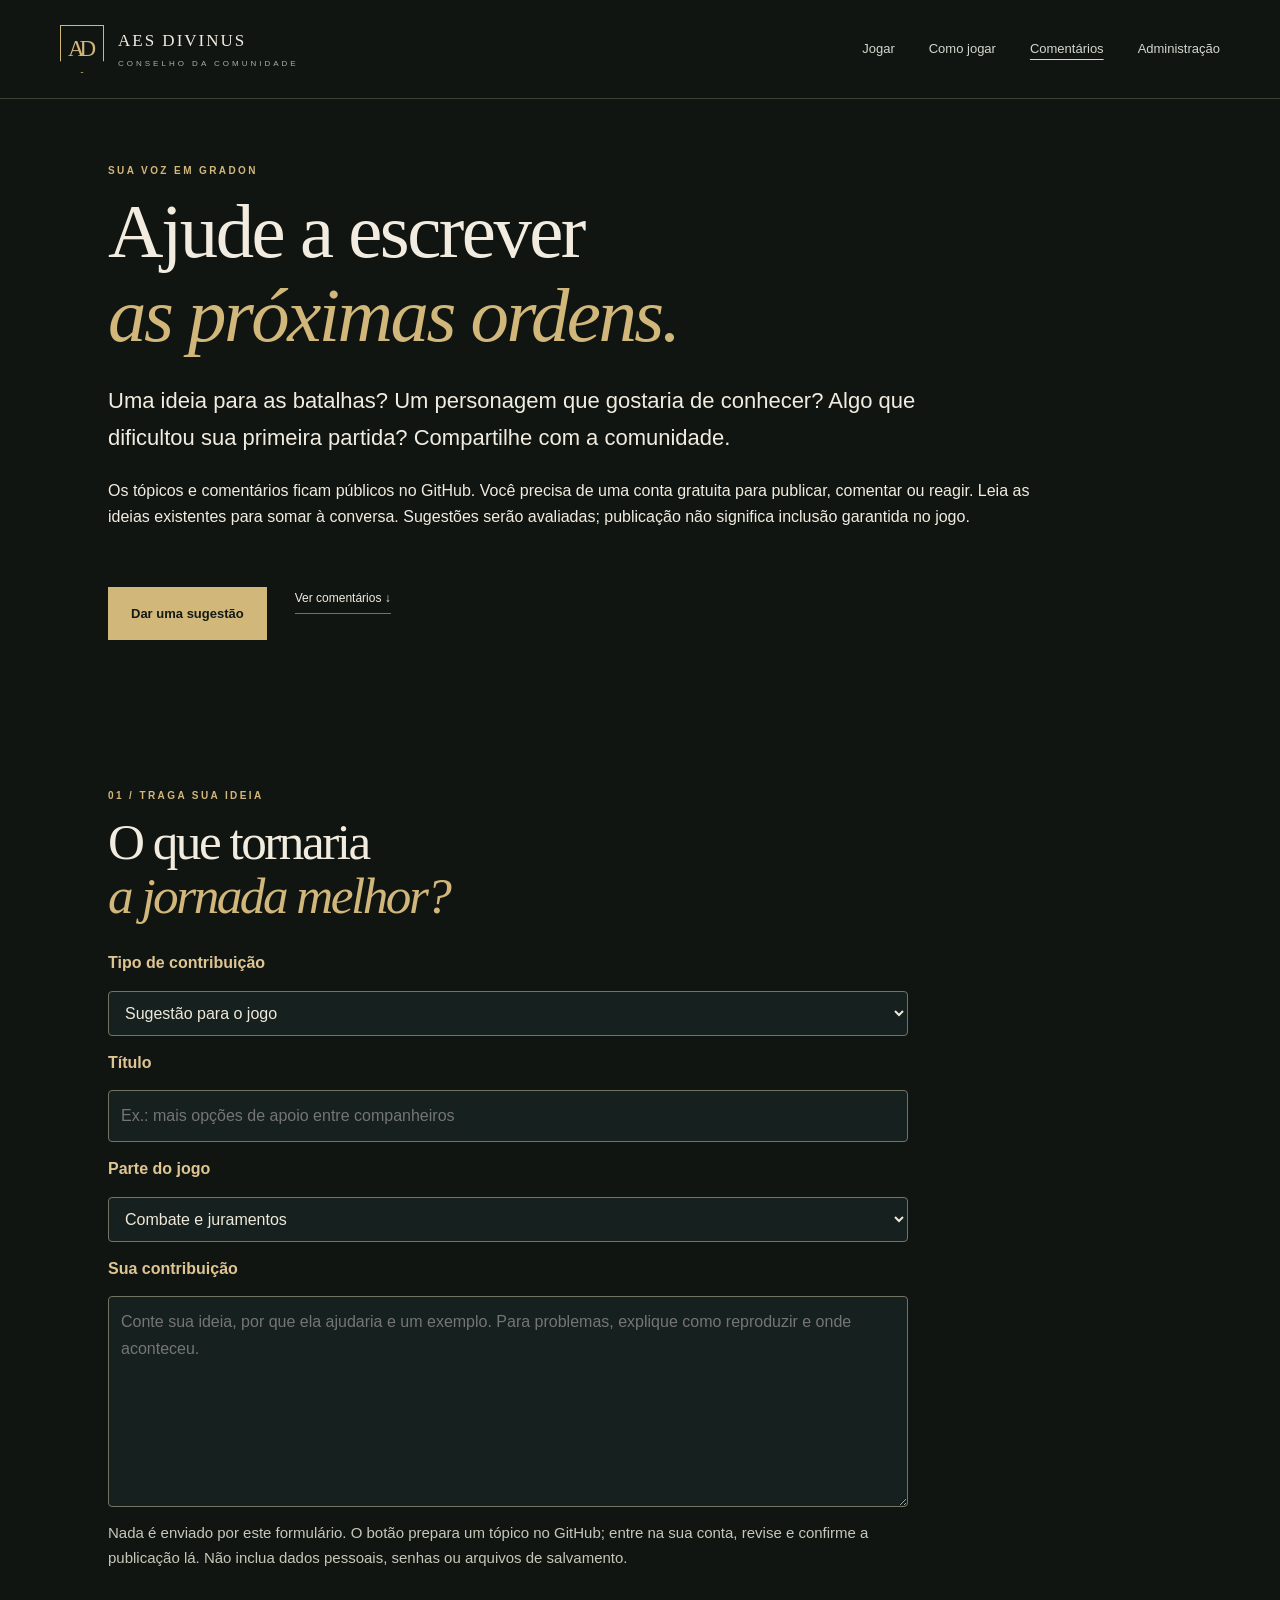
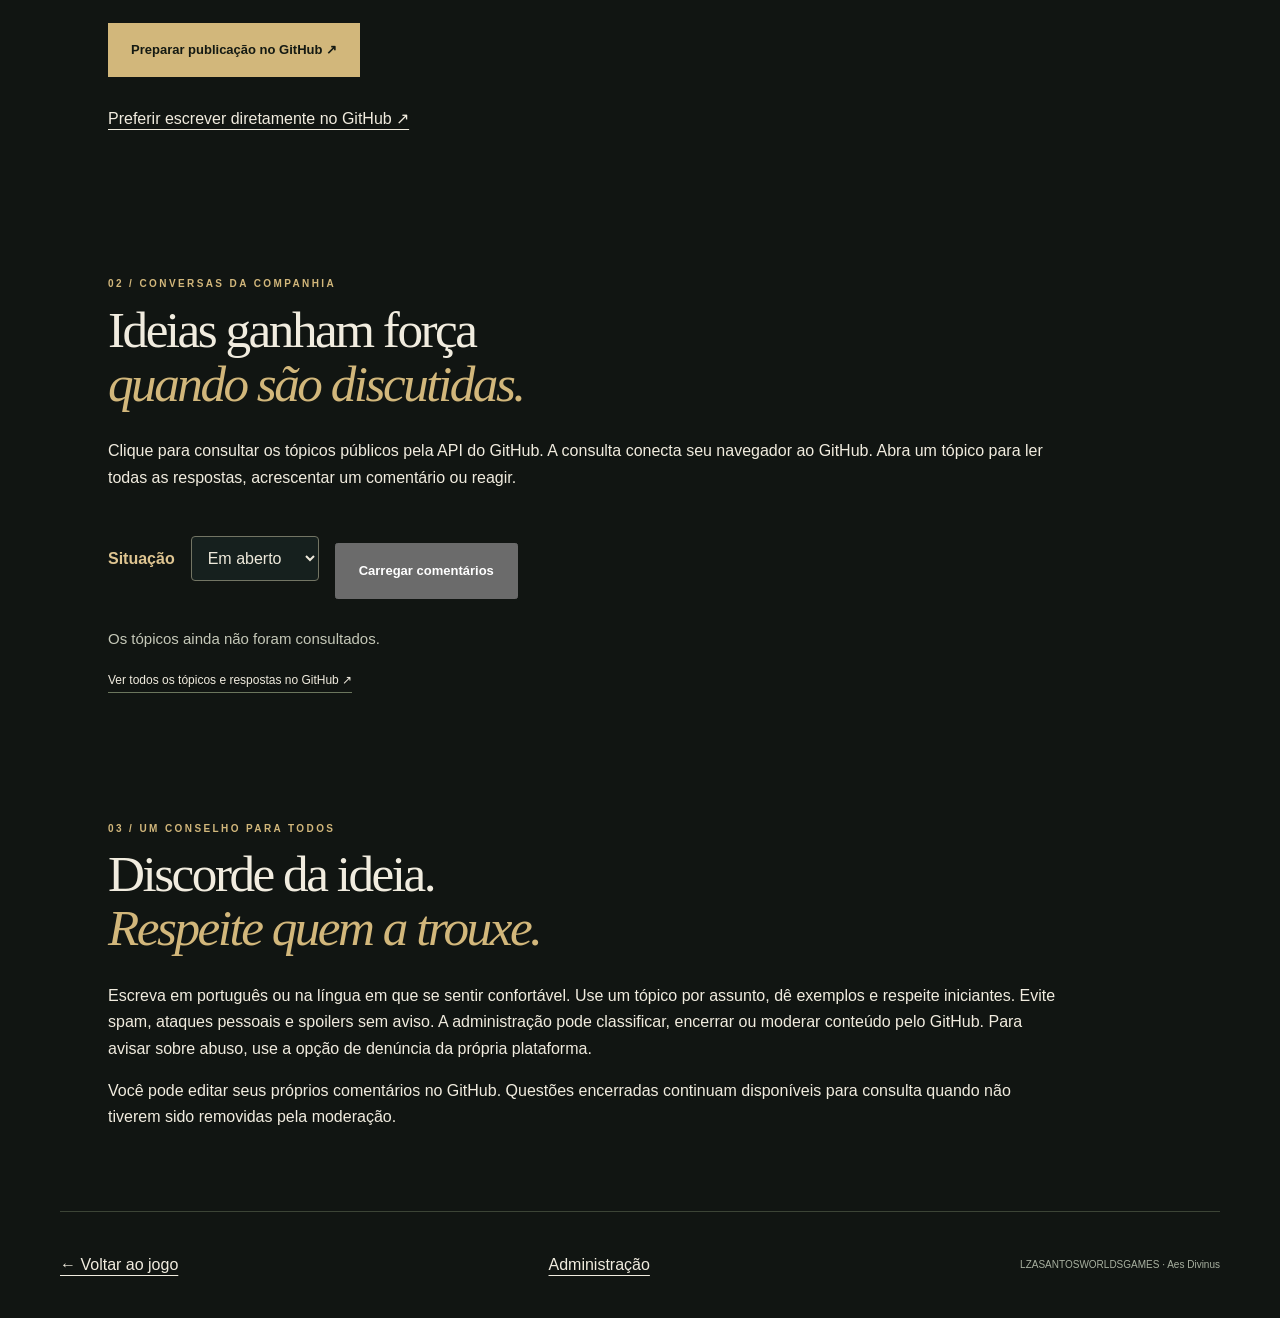
==== public/community.html @ 1a806eba "Publish community suggestions and protected moderation access" ====
<!doctype html>
<html lang="pt-BR"><head><meta charset="utf-8"><meta name="viewport" content="width=device-width, initial-scale=1"><meta name="description" content="Sugestões e comentários da comunidade de Aes Divinus."><meta http-equiv="Content-Security-Policy" content="default-src 'self'; script-src 'self'; style-src 'self'; connect-src 'self' https://api.github.com; object-src 'none'; base-uri 'self'; form-action 'none'"><title>Comunidade — Aes Divinus</title><link rel="icon" href="assets/icon.svg"><link rel="stylesheet" href="style.css"><script src="community.js" defer></script></head>
<body><a class="skip" href="#community">Pular para o conteúdo</a><header class="header"><a class="brand" href="index.html"><span class="sigil" aria-hidden="true">AD</span><span>AES DIVINUS<small>CONSELHO DA COMUNIDADE</small></span></a><nav aria-label="Navegação principal"><a href="index.html#jogar">Jogar</a><a href="guide.html">Como jogar</a><a href="community.html" aria-current="page">Comentários</a><a href="admin.html">Administração</a></nav></header>
<main class="manual" id="community"><section class="section"><p class="eyebrow">SUA VOZ EM GRADON</p><h1>Ajude a escrever<br><em>as próximas ordens.</em></h1><p class="lead">Uma ideia para as batalhas? Um personagem que gostaria de conhecer? Algo que dificultou sua primeira partida? Compartilhe com a comunidade.</p><p>Os tópicos e comentários ficam públicos no GitHub. Você precisa de uma conta gratuita para publicar, comentar ou reagir. Leia as ideias existentes para somar à conversa. Sugestões serão avaliadas; publicação não significa inclusão garantida no jogo.</p><div class="hero-actions"><a class="button gold" href="#nova-ideia">Dar uma sugestão</a><a class="text-link" href="#conversas">Ver comentários ↓</a></div></section>
<section class="section" id="nova-ideia"><p class="eyebrow">01 / TRAGA SUA IDEIA</p><h2>O que tornaria<br><em>a jornada melhor?</em></h2><form id="feedback-form"><label for="feedback-kind">Tipo de contribuição</label><select id="feedback-kind" name="kind"><option value="enhancement">Sugestão para o jogo</option><option value="question">Comentário ou dúvida</option><option value="bug">Problema encontrado</option><option value="accessibility">Acessibilidade</option></select><label for="feedback-title">Título</label><input id="feedback-title" name="title" type="text" required minlength="5" maxlength="100" placeholder="Ex.: mais opções de apoio entre companheiros"><label for="feedback-area">Parte do jogo</label><select id="feedback-area" name="area"><option>Combate e juramentos</option><option>História e personagens</option><option>Exploração e cenários</option><option>Reconstrução de Gradon</option><option>Interface e acessibilidade</option><option>Site ou demonstração</option><option>Outro assunto</option></select><label for="feedback-body">Sua contribuição</label><textarea id="feedback-body" name="body" required minlength="20" maxlength="3000" rows="7" placeholder="Conte sua ideia, por que ela ajudaria e um exemplo. Para problemas, explique como reproduzir e onde aconteceu."></textarea><p id="feedback-note">Nada é enviado por este formulário. O botão prepara um tópico no GitHub; entre na sua conta, revise e confirme a publicação lá. Não inclua dados pessoais, senhas ou arquivos de salvamento.</p><button type="submit" class="button gold">Preparar publicação no GitHub ↗</button><p id="feedback-status" role="status" aria-live="polite"></p></form><p><a href="https://github.com/lzvsrx/aes-divinus-site/issues/new/choose">Preferir escrever diretamente no GitHub &#8599;</a></p><noscript><p>Para participar sem JavaScript, <a href="https://github.com/lzvsrx/aes-divinus-site/issues/new/choose">abra um tópico diretamente no GitHub</a>.</p></noscript></section>
<section class="section" id="conversas"><p class="eyebrow">02 / CONVERSAS DA COMPANHIA</p><h2>Ideias ganham força<br><em>quando são discutidas.</em></h2><p>Clique para consultar os tópicos públicos pela API do GitHub. A consulta conecta seu navegador ao GitHub. Abra um tópico para ler todas as respostas, acrescentar um comentário ou reagir.</p><div class="feedback-toolbar"><label for="topic-state">Situação</label><select id="topic-state"><option value="open">Em aberto</option><option value="closed">Encerrados</option><option value="all">Todos</option></select><button class="button" id="load-topics" type="button">Carregar comentários</button></div><p id="topics-status" role="status" aria-live="polite">Os tópicos ainda não foram consultados.</p><div id="topics-list" aria-label="Tópicos da comunidade"></div><a id="more-topics" class="text-link" href="https://github.com/lzvsrx/aes-divinus-site/issues">Ver todos os tópicos e respostas no GitHub ↗</a></section>
<section class="section"><p class="eyebrow">03 / UM CONSELHO PARA TODOS</p><h2>Discorde da ideia.<br><em>Respeite quem a trouxe.</em></h2><p>Escreva em português ou na língua em que se sentir confortável. Use um tópico por assunto, dê exemplos e respeite iniciantes. Evite spam, ataques pessoais e spoilers sem aviso. A administração pode classificar, encerrar ou moderar conteúdo pelo GitHub. Para avisar sobre abuso, use a opção de denúncia da própria plataforma.</p><p>Você pode editar seus próprios comentários no GitHub. Questões encerradas continuam disponíveis para consulta quando não tiverem sido removidas pela moderação.</p></section></main><footer><a href="index.html">← Voltar ao jogo</a><a href="admin.html">Administração</a><p>LZASANTOSWORLDSGAMES · Aes Divinus</p></footer></body></html>
---- public/style.css ----
:root{color-scheme:dark;--bg:#111512;--panel:#1a211b;--line:#3c4436;--gold:#d2b77b;--text:#f1ecdf;--muted:#a8b0a0;--max:1320px}*{box-sizing:border-box}html{scroll-behavior:smooth;scroll-padding-top:100px}body{margin:0;background:var(--bg);color:var(--text);font-family:Arial,Helvetica,sans-serif;line-height:1.65}a{color:inherit;text-underline-offset:5px}button,a{-webkit-tap-highlight-color:transparent}button{font:inherit}button:focus-visible,a:focus-visible,summary:focus-visible,[tabindex]:focus-visible{outline:3px solid var(--gold);outline-offset:5px}.skip{position:absolute;left:20px;top:-100px;background:var(--gold);color:#111;padding:12px;z-index:100}.skip:focus{top:12px}.header{max-width:calc(var(--max) + 120px);margin:auto;padding:25px 60px;display:flex;align-items:center;justify-content:space-between;gap:25px;border-bottom:1px solid var(--line)}.brand{display:flex;align-items:center;gap:14px;text-decoration:none;font-family:Georgia,'Times New Roman',serif;font-size:17px;letter-spacing:2px;white-space:nowrap}.brand small{display:block;font-family:Arial,Helvetica,sans-serif;font-size:8px;letter-spacing:3px;color:var(--muted);margin-top:2px}.sigil{font-family:Georgia,serif;display:grid;place-items:center;width:44px;height:48px;border:1px solid var(--gold);color:var(--gold);font-size:23px;letter-spacing:-5px;padding-right:5px;clip-path:polygon(0 0,100% 0,100% 75%,50% 100%,0 75%)}nav{display:flex;align-items:center;gap:34px}nav a{font-size:13px;text-decoration:none;color:#d3d7cd}nav a:hover{color:var(--gold)}.nav-download{border-bottom:1px solid var(--gold);padding:7px 0;color:var(--gold)}.hero{max-width:calc(var(--max) + 120px);margin:auto;display:grid;grid-template-columns:1.02fr 1fr;min-height:720px;align-items:center;padding:55px 60px 65px;gap:30px;overflow:hidden}.eyebrow{font-size:10px;letter-spacing:2.4px;font-weight:700;color:var(--gold);text-transform:uppercase}.hero-kicker{font-size:10px;letter-spacing:2px;margin:40px 0 14px;color:var(--muted)}h1,h2,h3,p{margin-top:0}h1,h2{font-family:Georgia,'Times New Roman',serif;font-weight:400;line-height:1.06;letter-spacing:-2.5px}h1{font-size:clamp(55px,5.6vw,85px);margin-bottom:25px}em{font-weight:400;color:var(--gold)}.hero-description{max-width:415px;font-size:15px;color:#c3cabd;line-height:1.9}.hero-actions{display:flex;gap:28px;align-items:center;margin:32px 0 20px}.button{display:inline-flex;gap:35px;align-items:center;justify-content:space-between;text-decoration:none;padding:15px 22px;font-size:13px;font-weight:700;min-height:53px}.gold{background:var(--gold);color:#151a13;border:1px solid var(--gold)}.gold:hover{background:#e4ce9c}.text-link{font-size:12px;color:var(--text);text-decoration:none;border-bottom:1px solid #6b765d;padding-bottom:5px}.small{font-size:12px}.release-note{font-size:11px;color:var(--muted)}.status-dot{width:6px;height:6px;display:inline-block;border-radius:50%;background:var(--gold);margin-right:6px}.hero-art{position:relative;align-self:stretch;min-height:570px;border:1px solid #647051;background:#263021;overflow:hidden;margin:10px 0 0}.hero-art:after{content:'';position:absolute;inset:0;background:linear-gradient(0deg,rgba(9,15,8,.95),transparent 35%,rgba(10,20,12,.12));pointer-events:none}.hero-art>img{width:100%;height:100%;object-fit:cover;object-position:93% center;position:absolute;filter:saturate(.66)}.art-label{position:absolute;z-index:1;top:22px;left:22px;right:22px;display:flex;justify-content:space-between;letter-spacing:3px;font-size:9px;text-shadow:0 1px 4px #000}.image-caption{position:absolute;z-index:1;left:22px;bottom:20px;right:20px;font-size:10px;color:#d9decd}.facts{max-width:var(--max);margin:auto;display:flex;justify-content:space-between;gap:20px;padding:25px 0;border-top:1px solid var(--line);border-bottom:1px solid var(--line);font-size:10px;letter-spacing:2px;color:var(--muted)}.section{max-width:var(--max);padding:110px 0;margin:auto}h2{font-size:clamp(36px,4vw,60px);margin-bottom:27px}.story{display:grid;grid-template-columns:1fr 1.45fr;gap:70px;border-bottom:1px solid var(--line)}.section-marker>span:first-child{font-size:10px;letter-spacing:2px;color:var(--gold)}.year{display:block;font-family:Georgia,serif;font-size:clamp(100px,15vw,205px);line-height:1.1;color:#283323;letter-spacing:-10px;padding-top:48px}.story-copy p{font-size:15px;max-width:590px;color:#c7cdbf}.story-copy .aside{font-size:13px;color:var(--muted);border-left:1px solid var(--gold);padding-left:20px;margin-top:28px}.section-heading{max-width:680px}.section-heading>p:last-child{font-size:15px;color:var(--muted);max-width:560px}.oaths{border-bottom:1px solid var(--line)}.oath-explorer{display:grid;grid-template-columns:1fr 1.25fr;gap:55px;margin-top:48px}.oath-tabs{display:flex;flex-direction:column}.oath-tabs button{background:none;border:0;border-top:1px solid var(--line);color:var(--muted);text-align:left;padding:26px 25px;font-family:Georgia,serif;font-size:24px;line-height:1.3;cursor:pointer}.oath-tabs button:last-child{border-bottom:1px solid var(--line)}.oath-tabs button span{display:block;font-family:Arial,sans-serif;font-size:9px;letter-spacing:2px;margin-bottom:10px}.oath-tabs button[aria-selected=true]{color:var(--gold);background:#1a2219;border-left:2px solid var(--gold)}.oath-tabs button:hover{background:#1a2219}.oath-panel{background:var(--panel);border:1px solid var(--line);padding:33px 38px}.oath-panel h3{font-family:Georgia,serif;font-size:30px;line-height:1.2;font-weight:400;margin-bottom:25px}.tradeoffs{display:grid;grid-template-columns:1fr 1fr;gap:25px;margin-bottom:26px}dt{font-size:10px;letter-spacing:1px;color:var(--muted);text-transform:uppercase;margin-bottom:7px}dd{margin:0;font-size:13px}.outcome-controls{display:flex;gap:8px;flex-wrap:wrap}.outcome-controls button{background:transparent;color:#bac5ae;border:1px solid #536147;padding:8px 12px;font-size:11px;cursor:pointer}.outcome-controls button[aria-pressed=true]{background:#d2b77b;color:#141a11;border-color:var(--gold)}blockquote{font-family:Georgia,serif;margin:25px 0 12px;font-size:23px;line-height:1.45}.witness{font-size:9px;letter-spacing:1.8px;color:var(--gold)}.consequence{font-size:12px;color:#d8e0cc;border-top:1px solid var(--line);padding-top:17px;margin-top:21px}.fine-print{font-size:11px;line-height:1.8;color:var(--muted)}.gallery-heading{max-width:none;display:grid;grid-template-columns:1.3fr 1fr;gap:60px;align-items:end}.screenshots{display:grid;grid-template-columns:1fr 1fr;gap:28px;margin-top:35px}figure{margin:0}.screenshot-button{position:relative;display:block;width:100%;padding:0;background:#222b20;border:1px solid var(--line);cursor:zoom-in;overflow:hidden}.screenshot-button img{display:block;width:100%;height:auto;transition:transform .2s}.screenshot-button:hover img{transform:scale(1.02)}.screenshot-button>span{position:absolute;right:13px;bottom:12px;padding:4px 10px;background:#111e;font-size:10px;color:#fff}figcaption{padding:20px 0;display:flex;flex-direction:column;gap:6px}figcaption strong{font-family:Georgia,serif;font-size:23px;font-weight:400}figcaption span{font-size:12px;color:var(--muted);max-width:440px}.reconstruction{display:grid;grid-template-columns:1fr 2.4fr 1.1fr;align-items:center;gap:35px;margin-top:50px;padding:34px 0;border-top:1px solid var(--line);border-bottom:1px solid var(--line)}.reconstruction p{margin:0}.reconstruction>p:nth-child(2){font-family:Georgia,serif;font-size:25px;line-height:1.4}.reconstruction>span{font-size:12px;color:var(--muted)}.download{display:grid;grid-template-columns:1.25fr 1fr;gap:100px;padding-top:70px}.download>div>p:not(.eyebrow,.release-note){color:var(--muted);font-size:14px;max-width:490px}.large{font-size:15px;padding:20px 25px;min-width:300px;margin-top:20px;margin-bottom:13px}.requirements{padding:35px 40px;border:1px solid var(--line);align-self:start;background:#171e16}.requirements h3{font-family:Georgia,serif;font-size:29px;font-weight:400;line-height:1.25}.requirements dl>div{display:grid;grid-template-columns:100px 1fr;gap:15px;padding:15px 0;border-top:1px solid var(--line)}.requirements dt{margin:0}.requirements dd{font-size:12px}.checksum{margin-top:25px;max-width:490px;border-top:1px solid var(--line);padding-top:13px}.checksum summary{font-size:12px;color:var(--muted)}.checksum p{font-size:12px;color:var(--muted)}.checksum code{display:block;overflow-wrap:anywhere;color:var(--gold);font-size:11px}.installation{padding-top:15px;border-bottom:1px solid var(--line)}.installation h2{font-size:35px;letter-spacing:-1px}.installation ol{display:grid;grid-template-columns:repeat(3,1fr);list-style:none;padding:0;gap:55px;margin-top:37px}.installation li{display:flex;gap:20px}.installation li>span{font-family:Georgia,serif;font-size:28px;color:var(--gold)}.installation h3{font-size:13px;margin-bottom:8px}.installation li p{font-size:12px;color:var(--muted)}.faq{max-width:930px;padding-bottom:100px}.faq h2{font-size:42px}.faq details{border-top:1px solid var(--line);padding:23px 0}.faq details:last-child{border-bottom:1px solid var(--line)}summary{cursor:pointer}.faq summary{font-size:16px}.faq details p{font-size:13px;color:var(--muted);margin:18px 20px 0 0}footer{max-width:var(--max);margin:0 auto;padding:40px 0;border-top:1px solid var(--line);display:flex;gap:30px;align-items:center;justify-content:space-between}footer p,footer>a:last-child{font-size:10px;color:var(--muted)}footer p{margin:0}dialog{background:#111813;border:1px solid var(--gold);color:var(--text);padding:16px;max-width:min(95vw,1450px);max-height:95vh}dialog::backdrop{background:#070a08ec}dialog img{display:block;max-width:100%;max-height:76vh;object-fit:contain}dialog p{margin:10px 0 0;font-size:12px}#close-dialog{display:block;margin:0 0 14px auto;background:none;color:var(--text);border:1px solid var(--line);padding:8px 15px;cursor:pointer}@media(min-width:1500px){.hero{padding-left:60px;padding-right:60px}}@media(max-width:1450px){.section,.facts,footer{margin-left:60px;margin-right:60px}.faq{margin-left:auto;margin-right:auto;padding-left:30px;padding-right:30px}}@media(max-width:1000px){.header{padding:22px 30px}nav{gap:19px}.hero{padding:45px 30px;min-height:650px;grid-template-columns:1.2fr 1fr;gap:20px}h1{font-size:62px}.hero-art{min-height:560px}.hero-actions{gap:15px;flex-wrap:wrap}.section,.facts,footer{margin-left:30px;margin-right:30px}.section{padding-top:75px;padding-bottom:75px}.story{gap:35px;grid-template-columns:.8fr 1.3fr}.year{font-size:130px}.oath-explorer{gap:25px}.oath-panel{padding:25px}.gallery-heading{gap:25px}.download{gap:40px}.requirements{padding:25px}.reconstruction{grid-template-columns:1fr 2.5fr}.reconstruction>span{grid-column:2}.installation ol{gap:20px}footer{flex-wrap:wrap}.faq{padding-left:0;padding-right:0}}@media(max-width:680px){html{scroll-padding-top:15px}.header{padding:22px;flex-direction:column;align-items:flex-start;gap:20px}nav{width:100%;justify-content:space-between;gap:10px}nav a{font-size:11px}.hero{padding:35px 22px 30px;display:flex;flex-direction:column;gap:20px;min-height:0;align-items:stretch}.hero-kicker{margin-top:24px}h1{font-size:60px;letter-spacing:-2px}.hero-description{max-width:100%;font-size:14px}.hero-art{min-height:380px;margin-top:15px;align-self:stretch}.hero-art>img{object-position:90% center}.hero-actions{margin-top:25px;gap:22px}.facts{display:grid;grid-template-columns:1fr 1fr;gap:18px;margin:0 22px;padding:23px 0;font-size:9px;letter-spacing:1.2px}.section{margin:0 22px;padding:65px 0}.story{display:block}.section-marker{display:flex;justify-content:space-between;align-items:center;margin-bottom:25px}.year{font-size:55px;letter-spacing:-3px;padding:0}.story h2{font-size:40px;letter-spacing:-1.5px}.story-copy p{font-size:14px}.oath-explorer{display:block;margin-top:30px}.oath-tabs{margin-bottom:25px}.oath-tabs button{padding:18px 20px;font-size:21px}.oath-panel{padding:25px 23px}.oath-panel h3{font-size:27px}.tradeoffs{gap:17px}.outcome-controls button{font-size:10px}blockquote{font-size:22px}.gallery-heading{display:block}.screenshots{display:block}.screenshots figure+figure{margin-top:20px}.reconstruction{display:block;margin-top:25px;padding:25px 0}.reconstruction>p:nth-child(2){font-size:25px;margin:15px 0}.download{display:block}.large{min-width:0;width:100%;max-width:440px}.requirements{margin-top:40px;padding:25px}.requirements dl>div{grid-template-columns:90px 1fr}.installation h2{font-size:32px}.installation ol{display:block}.installation li{margin-bottom:22px;gap:22px}.installation h3{font-size:14px}.faq h2{font-size:36px}.faq summary{font-size:15px}footer{margin:0 22px;padding:30px 0;display:grid;gap:25px}.art-label{font-size:8px}.fine-print{font-size:11px}}@media(prefers-reduced-motion:reduce){html{scroll-behavior:auto}*{transition:none!important}}

/* Browser demo and player manual */
[hidden]{display:none!important}.demo-stage{margin-top:32px;aspect-ratio:16/10;background:#101722;border:1px solid #625840;position:relative;min-height:320px}.demo-stage iframe{border:0;width:100%;height:100%;display:block;position:absolute;inset:0}.demo-cover{min-height:100%;display:flex;align-items:center;justify-content:center;flex-direction:column;text-align:center;padding:36px;background:linear-gradient(135deg,#18231ef2,#101722f2),url(assets/battle.png) center/cover}.demo-cover h3{font:clamp(24px,4vw,48px)/1.15 Georgia,serif;margin:14px 0}.demo-cover p{max-width:620px}.demo-stage:fullscreen{width:100vw;height:100vh;aspect-ratio:auto}.demo-tips{margin-top:40px}#demo-status{font-size:14px;color:#c5c8b8}.guide-grid{display:grid;grid-template-columns:repeat(auto-fit,minmax(min(100%,260px),1fr));gap:28px;margin:32px 0}.guide-grid article{border-top:1px solid #514b3a;padding-top:20px}.guide-grid h3{font:24px/1.3 Georgia,serif;color:#dfc591}.manual{max-width:1240px;margin:auto}.manual .section{padding:64px 28px}.manual h1{font:clamp(42px,6vw,80px)/1.1 Georgia,serif}.manual .lead{font-size:22px;max-width:850px}.manual p,.guide-steps{max-width:950px}.guide-steps{padding-left:26px}.guide-steps li{padding:12px 0 12px 8px;line-height:1.8}.table-scroll{overflow-x:auto;margin:28px 0}table{border-collapse:collapse;width:100%;min-width:580px;text-align:left}caption{text-align:left;color:#a9b1a5;padding-bottom:16px}th,td{border-bottom:1px solid #4a4b3d;padding:20px 16px;vertical-align:top;line-height:1.7}thead{color:#dfc591}tbody th{min-width:150px}.manual details{padding:20px 0;border-bottom:1px solid #4a4b3d}.manual summary{cursor:pointer;font-size:20px}.manual .button{margin-top:24px}@media(max-width:700px){.demo-stage{aspect-ratio:auto;height:65vh;min-height:450px}.demo-cover{padding:20px}.header nav{flex-wrap:wrap}.manual .section{padding:40px 20px}}

/* Community and moderation entry points */
.header nav{flex-wrap:wrap}#feedback-form{display:grid;gap:14px;max-width:800px}#feedback-form label,.feedback-toolbar label{font-weight:600;color:#dfc591}input,select,textarea{background:#16201e;color:#eee9db;border:1px solid #737564;border-radius:4px;font:inherit;padding:12px;max-width:100%;min-width:0}textarea{resize:vertical}input:focus-visible,select:focus-visible,textarea:focus-visible{outline:2px solid #e3c388;outline-offset:3px}#feedback-note,#feedback-status,#topics-status{font-size:15px;color:#c5c8b8}.feedback-toolbar{display:flex;align-items:center;flex-wrap:wrap;gap:16px;margin:28px 0}.topic-card{padding:28px;margin:20px 0;background:#15201c;border:1px solid #4a4b3d;border-radius:4px}.topic-card h3{font:25px/1.4 Georgia,serif}.topic-card p{white-space:pre-wrap;overflow-wrap:anywhere}.topic-card a{overflow-wrap:anywhere}.button:disabled{opacity:.65;cursor:wait}[aria-current="page"]{text-decoration:underline;text-underline-offset:6px}#feedback-form .button{justify-self:start}@media(max-width:700px){.feedback-toolbar{align-items:stretch;flex-direction:column}.topic-card{padding:18px}}
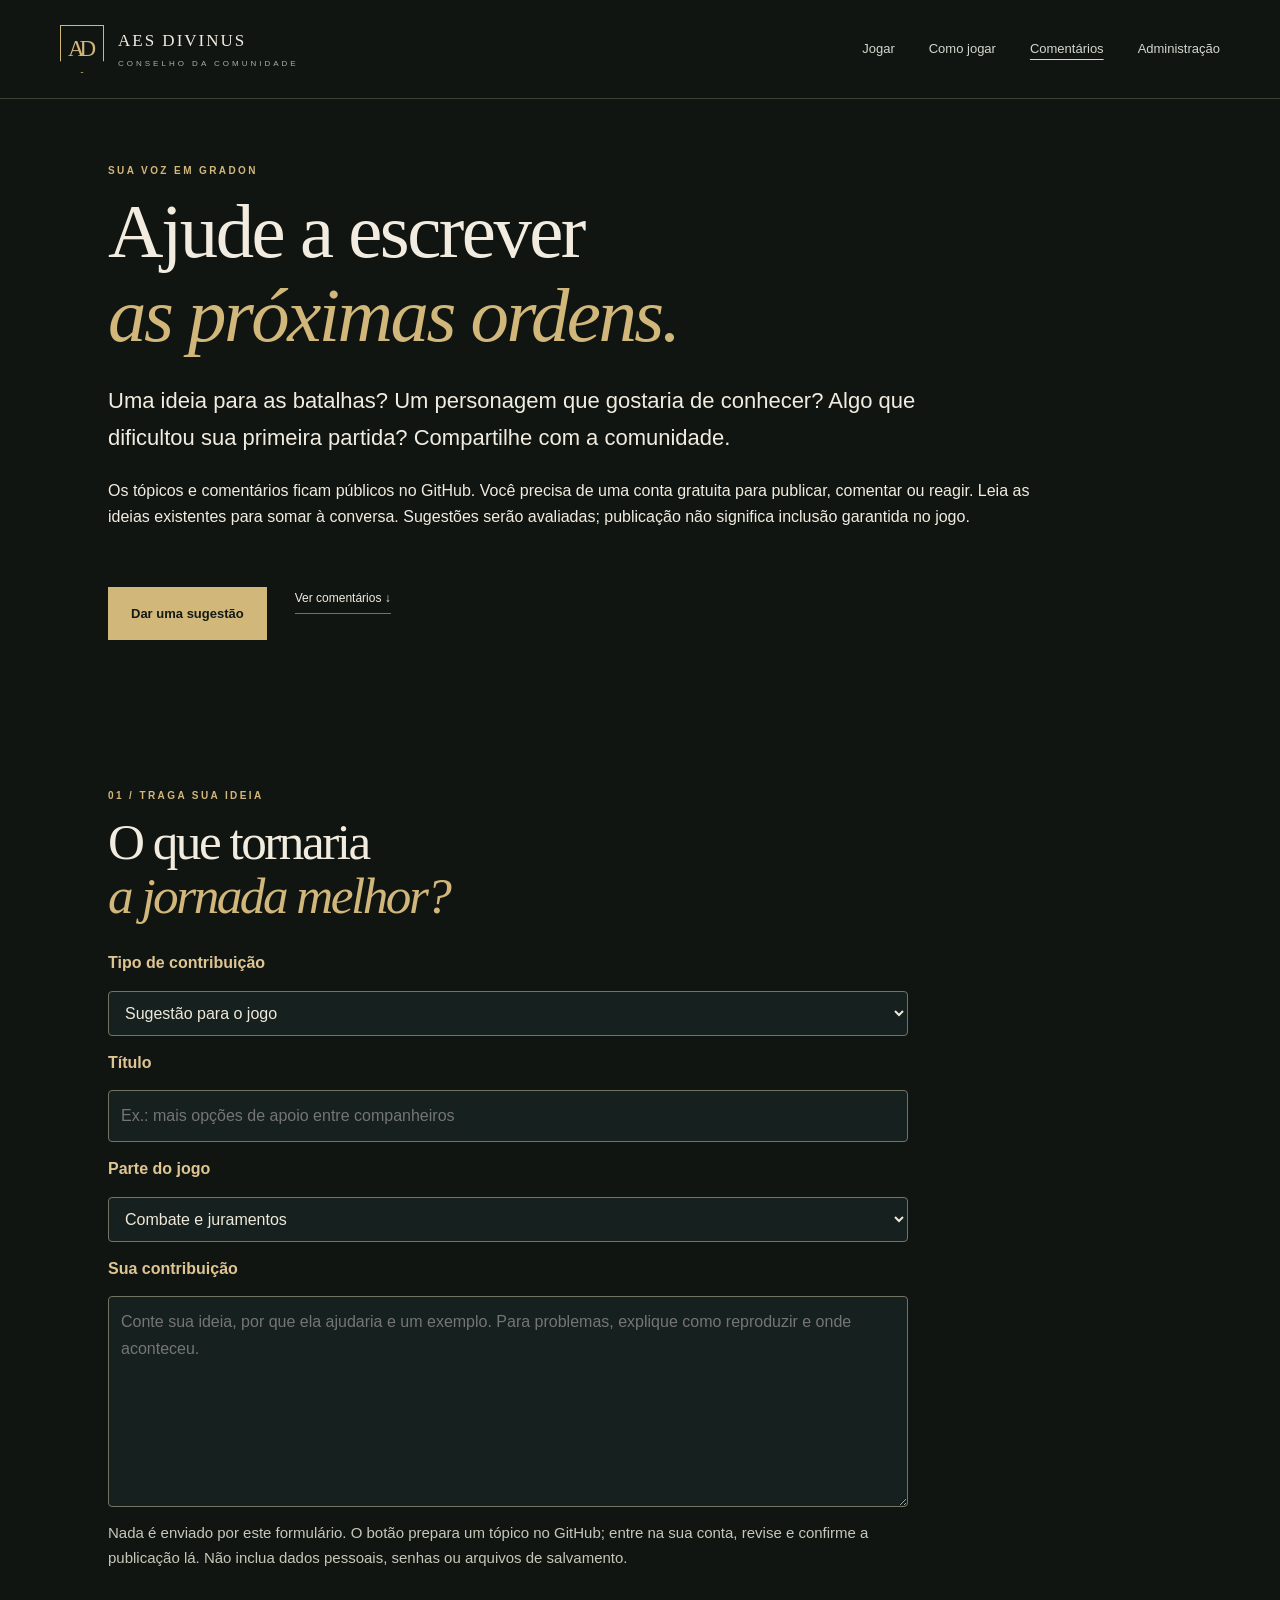
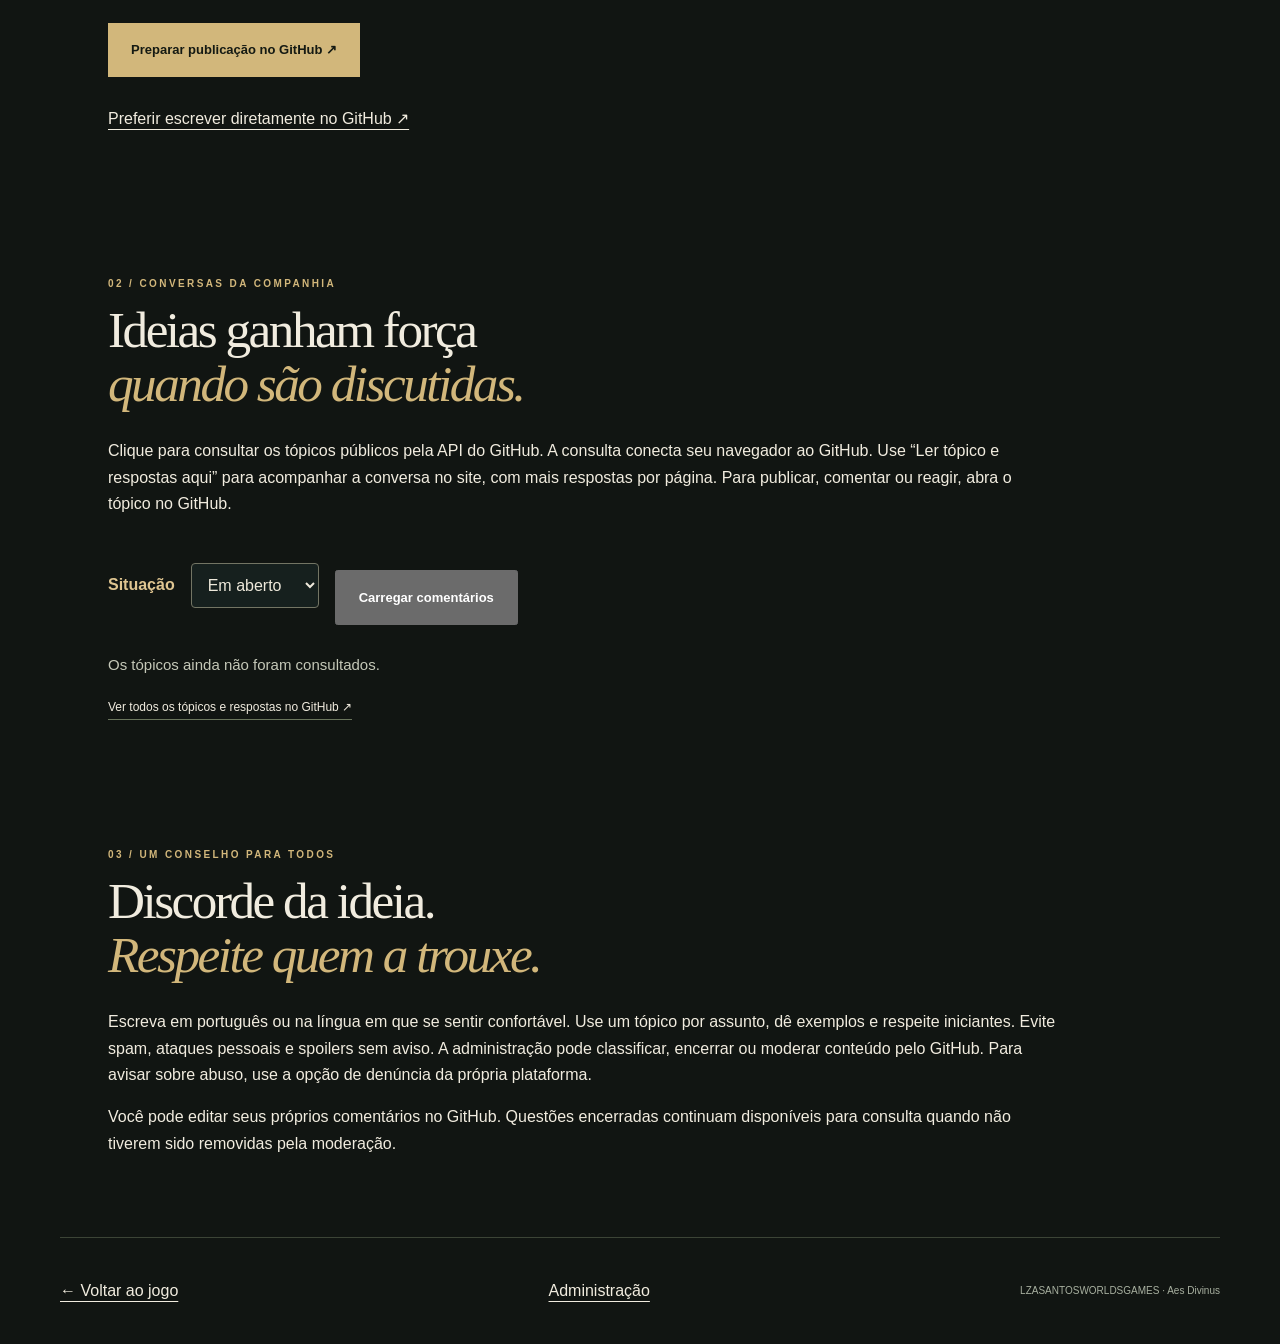
==== commit 7504dcfa: "Publish guided demo lessons and readable community conversations" ====
--- a/public/community.html
+++ b/public/community.html
@@ -3,5 +3,5 @@
 <body><a class="skip" href="#community">Pular para o conteúdo</a><header class="header"><a class="brand" href="index.html"><span class="sigil" aria-hidden="true">AD</span><span>AES DIVINUS<small>CONSELHO DA COMUNIDADE</small></span></a><nav aria-label="Navegação principal"><a href="index.html#jogar">Jogar</a><a href="guide.html">Como jogar</a><a href="community.html" aria-current="page">Comentários</a><a href="admin.html">Administração</a></nav></header>
 <main class="manual" id="community"><section class="section"><p class="eyebrow">SUA VOZ EM GRADON</p><h1>Ajude a escrever<br><em>as próximas ordens.</em></h1><p class="lead">Uma ideia para as batalhas? Um personagem que gostaria de conhecer? Algo que dificultou sua primeira partida? Compartilhe com a comunidade.</p><p>Os tópicos e comentários ficam públicos no GitHub. Você precisa de uma conta gratuita para publicar, comentar ou reagir. Leia as ideias existentes para somar à conversa. Sugestões serão avaliadas; publicação não significa inclusão garantida no jogo.</p><div class="hero-actions"><a class="button gold" href="#nova-ideia">Dar uma sugestão</a><a class="text-link" href="#conversas">Ver comentários ↓</a></div></section>
 <section class="section" id="nova-ideia"><p class="eyebrow">01 / TRAGA SUA IDEIA</p><h2>O que tornaria<br><em>a jornada melhor?</em></h2><form id="feedback-form"><label for="feedback-kind">Tipo de contribuição</label><select id="feedback-kind" name="kind"><option value="enhancement">Sugestão para o jogo</option><option value="question">Comentário ou dúvida</option><option value="bug">Problema encontrado</option><option value="accessibility">Acessibilidade</option></select><label for="feedback-title">Título</label><input id="feedback-title" name="title" type="text" required minlength="5" maxlength="100" placeholder="Ex.: mais opções de apoio entre companheiros"><label for="feedback-area">Parte do jogo</label><select id="feedback-area" name="area"><option>Combate e juramentos</option><option>História e personagens</option><option>Exploração e cenários</option><option>Reconstrução de Gradon</option><option>Interface e acessibilidade</option><option>Site ou demonstração</option><option>Outro assunto</option></select><label for="feedback-body">Sua contribuição</label><textarea id="feedback-body" name="body" required minlength="20" maxlength="3000" rows="7" placeholder="Conte sua ideia, por que ela ajudaria e um exemplo. Para problemas, explique como reproduzir e onde aconteceu."></textarea><p id="feedback-note">Nada é enviado por este formulário. O botão prepara um tópico no GitHub; entre na sua conta, revise e confirme a publicação lá. Não inclua dados pessoais, senhas ou arquivos de salvamento.</p><button type="submit" class="button gold">Preparar publicação no GitHub ↗</button><p id="feedback-status" role="status" aria-live="polite"></p></form><p><a href="https://github.com/lzvsrx/aes-divinus-site/issues/new/choose">Preferir escrever diretamente no GitHub &#8599;</a></p><noscript><p>Para participar sem JavaScript, <a href="https://github.com/lzvsrx/aes-divinus-site/issues/new/choose">abra um tópico diretamente no GitHub</a>.</p></noscript></section>
-<section class="section" id="conversas"><p class="eyebrow">02 / CONVERSAS DA COMPANHIA</p><h2>Ideias ganham força<br><em>quando são discutidas.</em></h2><p>Clique para consultar os tópicos públicos pela API do GitHub. A consulta conecta seu navegador ao GitHub. Abra um tópico para ler todas as respostas, acrescentar um comentário ou reagir.</p><div class="feedback-toolbar"><label for="topic-state">Situação</label><select id="topic-state"><option value="open">Em aberto</option><option value="closed">Encerrados</option><option value="all">Todos</option></select><button class="button" id="load-topics" type="button">Carregar comentários</button></div><p id="topics-status" role="status" aria-live="polite">Os tópicos ainda não foram consultados.</p><div id="topics-list" aria-label="Tópicos da comunidade"></div><a id="more-topics" class="text-link" href="https://github.com/lzvsrx/aes-divinus-site/issues">Ver todos os tópicos e respostas no GitHub ↗</a></section>
+<section class="section" id="conversas"><p class="eyebrow">02 / CONVERSAS DA COMPANHIA</p><h2>Ideias ganham força<br><em>quando são discutidas.</em></h2><p>Clique para consultar os tópicos públicos pela API do GitHub. A consulta conecta seu navegador ao GitHub. Use “Ler tópico e respostas aqui” para acompanhar a conversa no site, com mais respostas por página. Para publicar, comentar ou reagir, abra o tópico no GitHub.</p><div class="feedback-toolbar"><label for="topic-state">Situação</label><select id="topic-state"><option value="open">Em aberto</option><option value="closed">Encerrados</option><option value="all">Todos</option></select><button class="button" id="load-topics" type="button">Carregar comentários</button></div><p id="topics-status" role="status" aria-live="polite">Os tópicos ainda não foram consultados.</p><div id="topics-list" aria-label="Tópicos da comunidade"></div><a id="more-topics" class="text-link" href="https://github.com/lzvsrx/aes-divinus-site/issues">Ver todos os tópicos e respostas no GitHub ↗</a></section>
 <section class="section"><p class="eyebrow">03 / UM CONSELHO PARA TODOS</p><h2>Discorde da ideia.<br><em>Respeite quem a trouxe.</em></h2><p>Escreva em português ou na língua em que se sentir confortável. Use um tópico por assunto, dê exemplos e respeite iniciantes. Evite spam, ataques pessoais e spoilers sem aviso. A administração pode classificar, encerrar ou moderar conteúdo pelo GitHub. Para avisar sobre abuso, use a opção de denúncia da própria plataforma.</p><p>Você pode editar seus próprios comentários no GitHub. Questões encerradas continuam disponíveis para consulta quando não tiverem sido removidas pela moderação.</p></section></main><footer><a href="index.html">← Voltar ao jogo</a><a href="admin.html">Administração</a><p>LZASANTOSWORLDSGAMES · Aes Divinus</p></footer></body></html>
--- a/public/style.css
+++ b/public/style.css
@@ -5,3 +5,5 @@
 
 /* Community and moderation entry points */
 .header nav{flex-wrap:wrap}#feedback-form{display:grid;gap:14px;max-width:800px}#feedback-form label,.feedback-toolbar label{font-weight:600;color:#dfc591}input,select,textarea{background:#16201e;color:#eee9db;border:1px solid #737564;border-radius:4px;font:inherit;padding:12px;max-width:100%;min-width:0}textarea{resize:vertical}input:focus-visible,select:focus-visible,textarea:focus-visible{outline:2px solid #e3c388;outline-offset:3px}#feedback-note,#feedback-status,#topics-status{font-size:15px;color:#c5c8b8}.feedback-toolbar{display:flex;align-items:center;flex-wrap:wrap;gap:16px;margin:28px 0}.topic-card{padding:28px;margin:20px 0;background:#15201c;border:1px solid #4a4b3d;border-radius:4px}.topic-card h3{font:25px/1.4 Georgia,serif}.topic-card p{white-space:pre-wrap;overflow-wrap:anywhere}.topic-card a{overflow-wrap:anywhere}.button:disabled{opacity:.65;cursor:wait}[aria-current="page"]{text-decoration:underline;text-underline-offset:6px}#feedback-form .button{justify-self:start}@media(max-width:700px){.feedback-toolbar{align-items:stretch;flex-direction:column}.topic-card{padding:18px}}
+
+.topic-replies{border-top:1px solid #625840;margin-top:24px;padding-top:20px}.topic-replies article{border-left:3px solid #bfa46d;padding:12px 20px;margin:20px 0;background:#101a16}.topic-replies h4{color:#dfc591;margin:0}.topic-card>.button{margin-top:18px}.topic-replies p{overflow-wrap:anywhere}
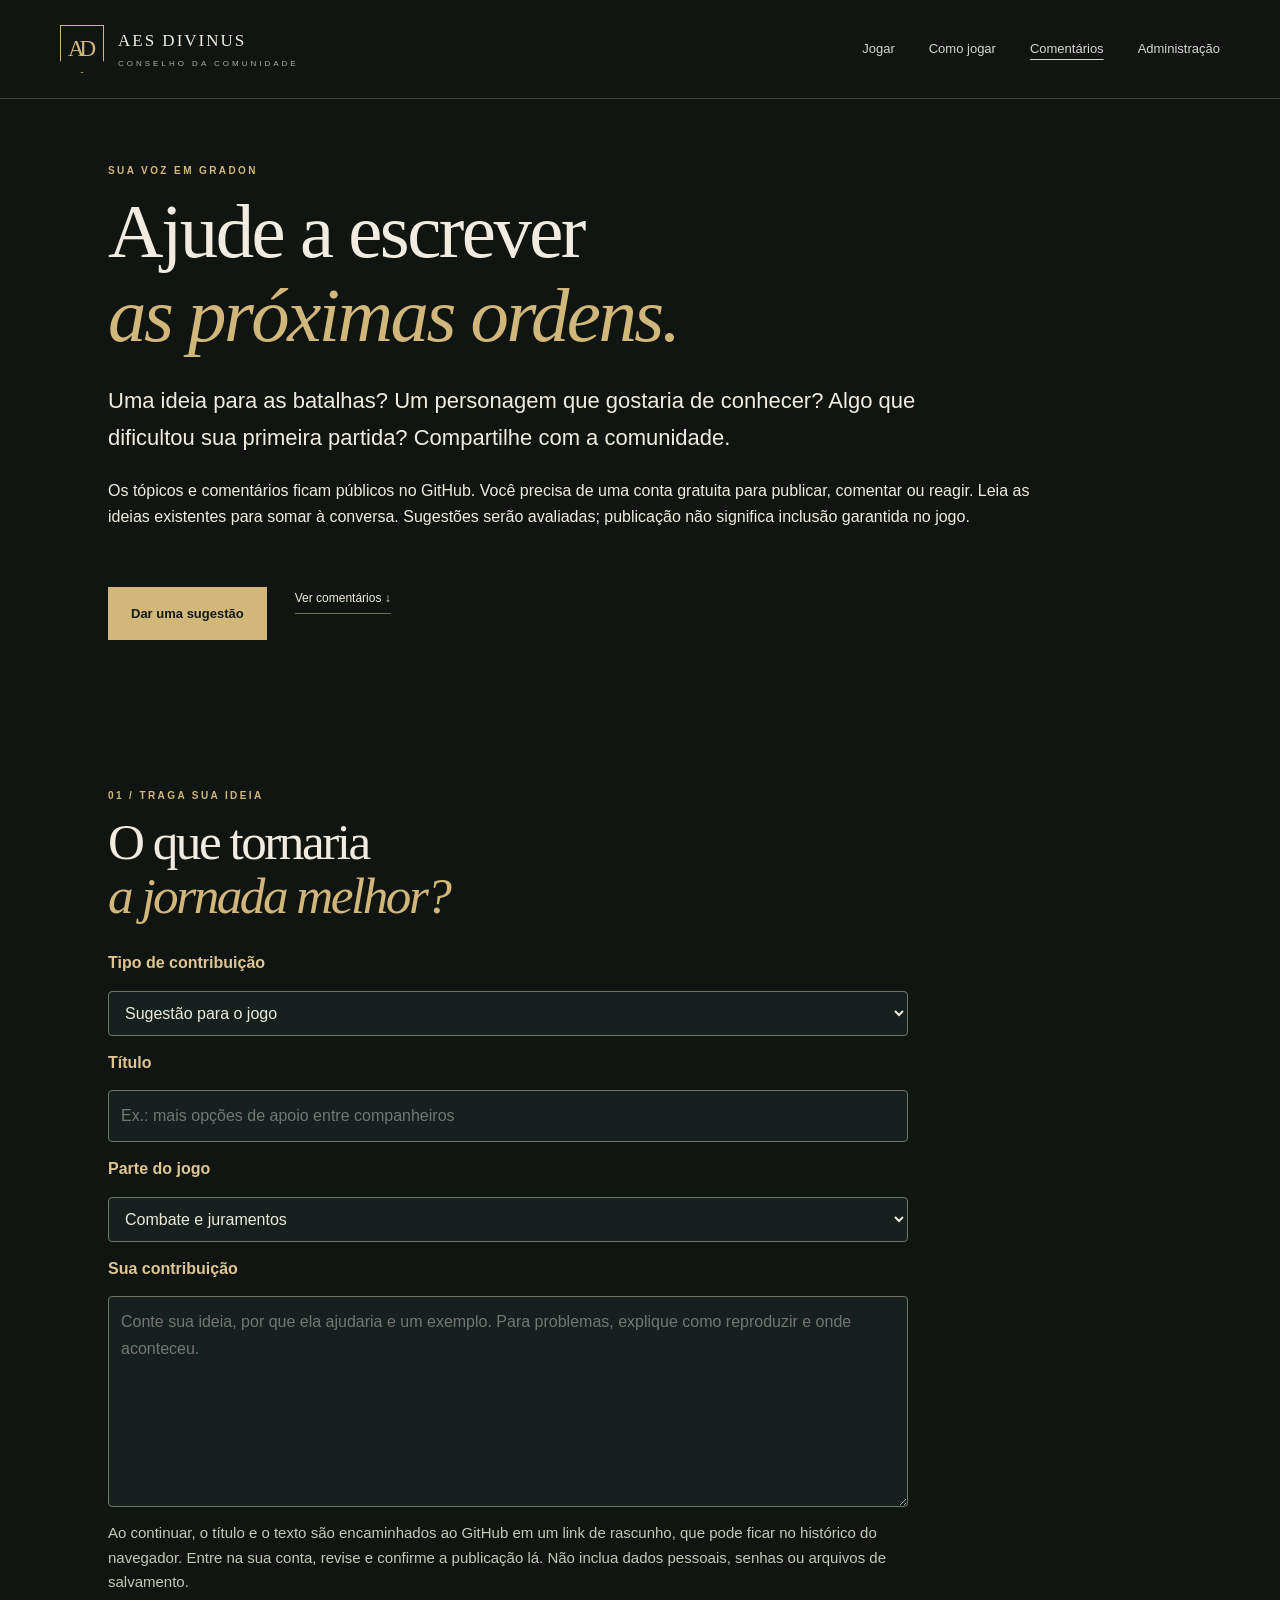
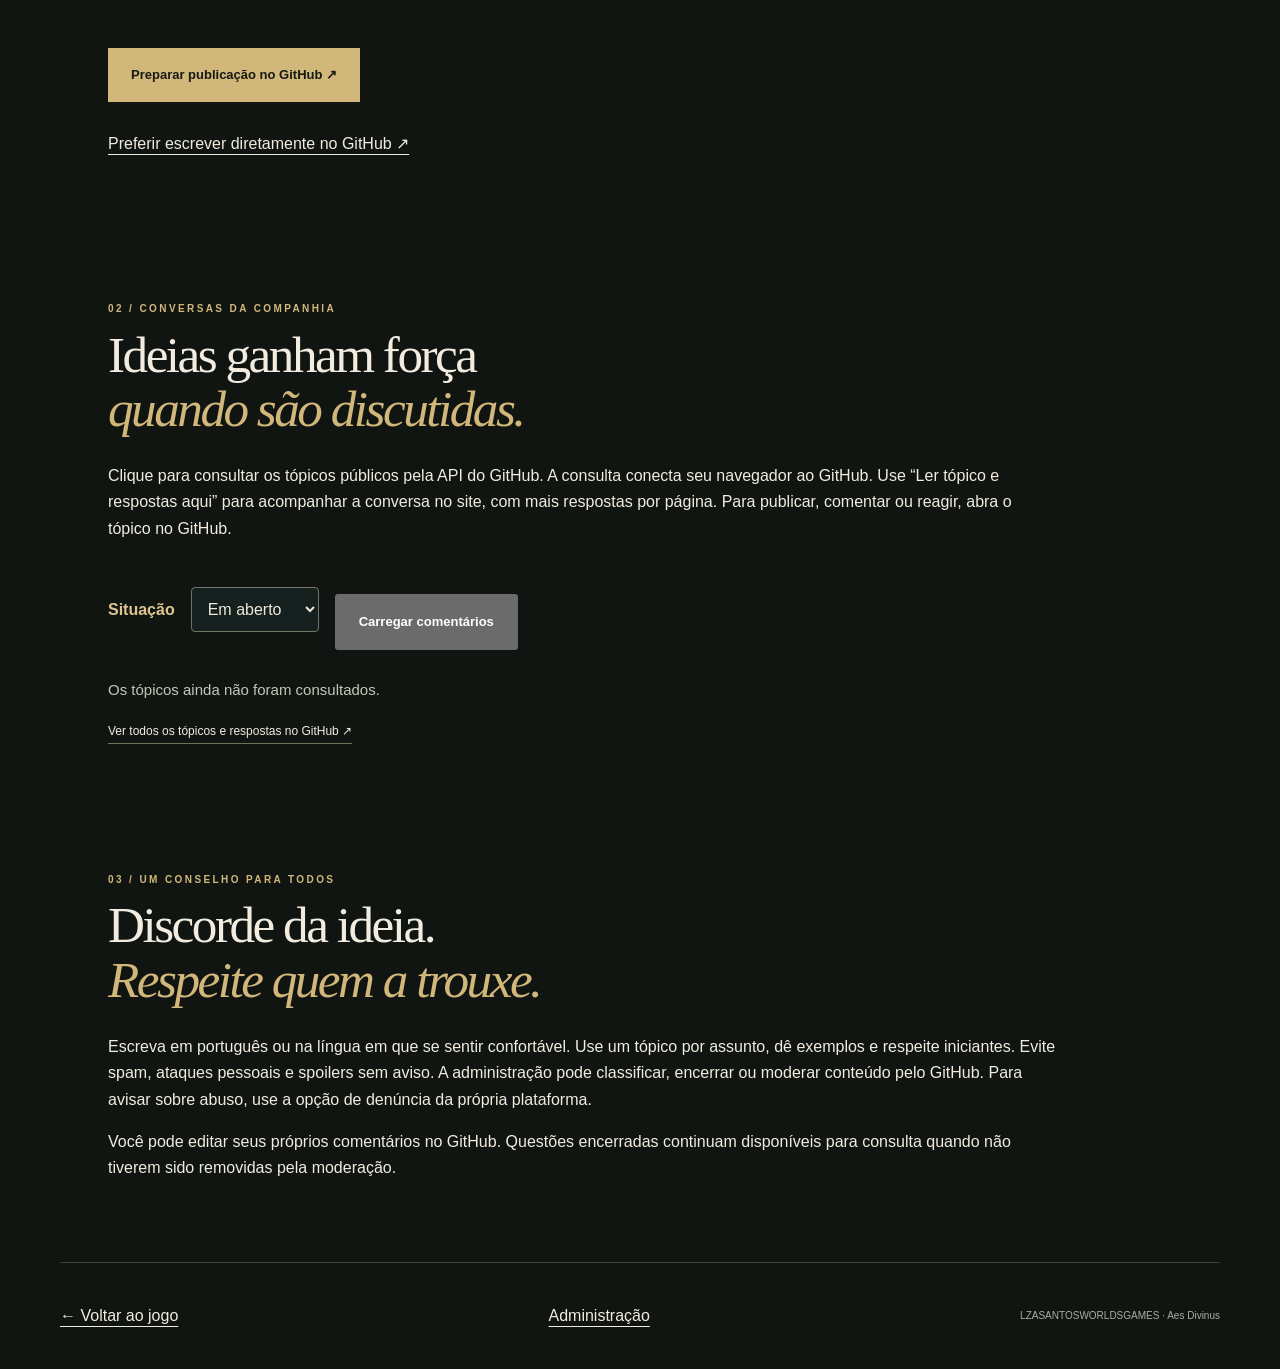
==== commit b4d56a38: "Clarify draft transfer and browser history notice" ====
--- a/public/community.html
+++ b/public/community.html
@@ -2,6 +2,6 @@
 <html lang="pt-BR"><head><meta charset="utf-8"><meta name="viewport" content="width=device-width, initial-scale=1"><meta name="description" content="Sugestões e comentários da comunidade de Aes Divinus."><meta http-equiv="Content-Security-Policy" content="default-src 'self'; script-src 'self'; style-src 'self'; connect-src 'self' https://api.github.com; object-src 'none'; base-uri 'self'; form-action 'none'"><title>Comunidade — Aes Divinus</title><link rel="icon" href="assets/icon.svg"><link rel="stylesheet" href="style.css"><script src="community.js" defer></script></head>
 <body><a class="skip" href="#community">Pular para o conteúdo</a><header class="header"><a class="brand" href="index.html"><span class="sigil" aria-hidden="true">AD</span><span>AES DIVINUS<small>CONSELHO DA COMUNIDADE</small></span></a><nav aria-label="Navegação principal"><a href="index.html#jogar">Jogar</a><a href="guide.html">Como jogar</a><a href="community.html" aria-current="page">Comentários</a><a href="admin.html">Administração</a></nav></header>
 <main class="manual" id="community"><section class="section"><p class="eyebrow">SUA VOZ EM GRADON</p><h1>Ajude a escrever<br><em>as próximas ordens.</em></h1><p class="lead">Uma ideia para as batalhas? Um personagem que gostaria de conhecer? Algo que dificultou sua primeira partida? Compartilhe com a comunidade.</p><p>Os tópicos e comentários ficam públicos no GitHub. Você precisa de uma conta gratuita para publicar, comentar ou reagir. Leia as ideias existentes para somar à conversa. Sugestões serão avaliadas; publicação não significa inclusão garantida no jogo.</p><div class="hero-actions"><a class="button gold" href="#nova-ideia">Dar uma sugestão</a><a class="text-link" href="#conversas">Ver comentários ↓</a></div></section>
-<section class="section" id="nova-ideia"><p class="eyebrow">01 / TRAGA SUA IDEIA</p><h2>O que tornaria<br><em>a jornada melhor?</em></h2><form id="feedback-form"><label for="feedback-kind">Tipo de contribuição</label><select id="feedback-kind" name="kind"><option value="enhancement">Sugestão para o jogo</option><option value="question">Comentário ou dúvida</option><option value="bug">Problema encontrado</option><option value="accessibility">Acessibilidade</option></select><label for="feedback-title">Título</label><input id="feedback-title" name="title" type="text" required minlength="5" maxlength="100" placeholder="Ex.: mais opções de apoio entre companheiros"><label for="feedback-area">Parte do jogo</label><select id="feedback-area" name="area"><option>Combate e juramentos</option><option>História e personagens</option><option>Exploração e cenários</option><option>Reconstrução de Gradon</option><option>Interface e acessibilidade</option><option>Site ou demonstração</option><option>Outro assunto</option></select><label for="feedback-body">Sua contribuição</label><textarea id="feedback-body" name="body" required minlength="20" maxlength="3000" rows="7" placeholder="Conte sua ideia, por que ela ajudaria e um exemplo. Para problemas, explique como reproduzir e onde aconteceu."></textarea><p id="feedback-note">Nada é enviado por este formulário. O botão prepara um tópico no GitHub; entre na sua conta, revise e confirme a publicação lá. Não inclua dados pessoais, senhas ou arquivos de salvamento.</p><button type="submit" class="button gold">Preparar publicação no GitHub ↗</button><p id="feedback-status" role="status" aria-live="polite"></p></form><p><a href="https://github.com/lzvsrx/aes-divinus-site/issues/new/choose">Preferir escrever diretamente no GitHub &#8599;</a></p><noscript><p>Para participar sem JavaScript, <a href="https://github.com/lzvsrx/aes-divinus-site/issues/new/choose">abra um tópico diretamente no GitHub</a>.</p></noscript></section>
+<section class="section" id="nova-ideia"><p class="eyebrow">01 / TRAGA SUA IDEIA</p><h2>O que tornaria<br><em>a jornada melhor?</em></h2><form id="feedback-form"><label for="feedback-kind">Tipo de contribuição</label><select id="feedback-kind" name="kind"><option value="enhancement">Sugestão para o jogo</option><option value="question">Comentário ou dúvida</option><option value="bug">Problema encontrado</option><option value="accessibility">Acessibilidade</option></select><label for="feedback-title">Título</label><input id="feedback-title" name="title" type="text" required minlength="5" maxlength="100" placeholder="Ex.: mais opções de apoio entre companheiros"><label for="feedback-area">Parte do jogo</label><select id="feedback-area" name="area"><option>Combate e juramentos</option><option>História e personagens</option><option>Exploração e cenários</option><option>Reconstrução de Gradon</option><option>Interface e acessibilidade</option><option>Site ou demonstração</option><option>Outro assunto</option></select><label for="feedback-body">Sua contribuição</label><textarea id="feedback-body" name="body" required minlength="20" maxlength="3000" rows="7" placeholder="Conte sua ideia, por que ela ajudaria e um exemplo. Para problemas, explique como reproduzir e onde aconteceu."></textarea><p id="feedback-note">Ao continuar, o t&#237;tulo e o texto s&#227;o encaminhados ao GitHub em um link de rascunho, que pode ficar no hist&#243;rico do navegador. Entre na sua conta, revise e confirme a publica&#231;&#227;o l&#225;. N&#227;o inclua dados pessoais, senhas ou arquivos de salvamento.</p><button type="submit" class="button gold">Preparar publicação no GitHub ↗</button><p id="feedback-status" role="status" aria-live="polite"></p></form><p><a href="https://github.com/lzvsrx/aes-divinus-site/issues/new/choose">Preferir escrever diretamente no GitHub &#8599;</a></p><noscript><p>Para participar sem JavaScript, <a href="https://github.com/lzvsrx/aes-divinus-site/issues/new/choose">abra um tópico diretamente no GitHub</a>.</p></noscript></section>
 <section class="section" id="conversas"><p class="eyebrow">02 / CONVERSAS DA COMPANHIA</p><h2>Ideias ganham força<br><em>quando são discutidas.</em></h2><p>Clique para consultar os tópicos públicos pela API do GitHub. A consulta conecta seu navegador ao GitHub. Use “Ler tópico e respostas aqui” para acompanhar a conversa no site, com mais respostas por página. Para publicar, comentar ou reagir, abra o tópico no GitHub.</p><div class="feedback-toolbar"><label for="topic-state">Situação</label><select id="topic-state"><option value="open">Em aberto</option><option value="closed">Encerrados</option><option value="all">Todos</option></select><button class="button" id="load-topics" type="button">Carregar comentários</button></div><p id="topics-status" role="status" aria-live="polite">Os tópicos ainda não foram consultados.</p><div id="topics-list" aria-label="Tópicos da comunidade"></div><a id="more-topics" class="text-link" href="https://github.com/lzvsrx/aes-divinus-site/issues">Ver todos os tópicos e respostas no GitHub ↗</a></section>
 <section class="section"><p class="eyebrow">03 / UM CONSELHO PARA TODOS</p><h2>Discorde da ideia.<br><em>Respeite quem a trouxe.</em></h2><p>Escreva em português ou na língua em que se sentir confortável. Use um tópico por assunto, dê exemplos e respeite iniciantes. Evite spam, ataques pessoais e spoilers sem aviso. A administração pode classificar, encerrar ou moderar conteúdo pelo GitHub. Para avisar sobre abuso, use a opção de denúncia da própria plataforma.</p><p>Você pode editar seus próprios comentários no GitHub. Questões encerradas continuam disponíveis para consulta quando não tiverem sido removidas pela moderação.</p></section></main><footer><a href="index.html">← Voltar ao jogo</a><a href="admin.html">Administração</a><p>LZASANTOSWORLDSGAMES · Aes Divinus</p></footer></body></html>
